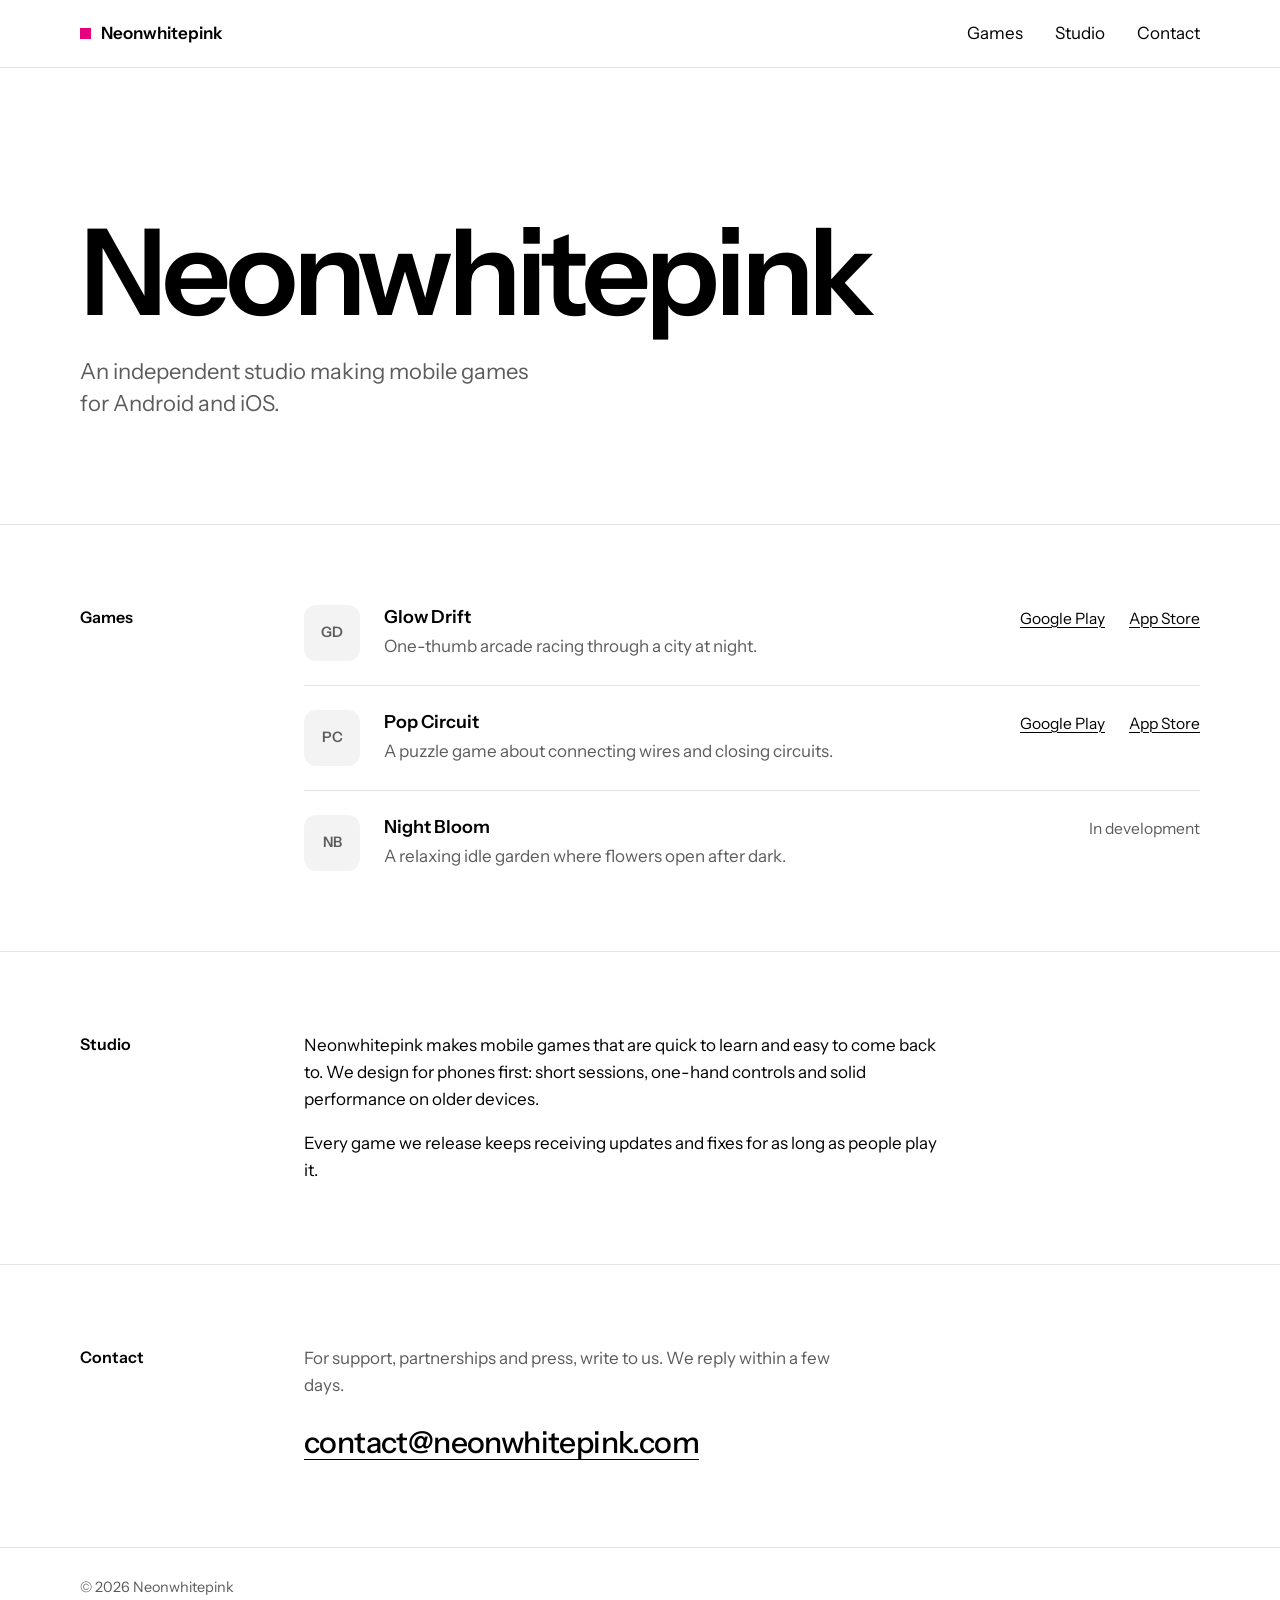
==== index.html @ e7ee82e7 "Create index.html" ====
<!DOCTYPE html>
<html lang="en">
<head>
    <meta charset="utf-8">
    <meta name="viewport" content="width=device-width, initial-scale=1">
    <title>Neonwhitepink | Mobile game studio</title>
    <meta name="description" content="Neonwhitepink is an independent studio making mobile games for Android and iOS.">
    <meta name="theme-color" content="#ffffff">
    <link rel="icon" href="data:image/svg+xml,<svg xmlns='http://www.w3.org/2000/svg' viewBox='0 0 64 64'><rect x='12' y='12' width='40' height='40' fill='%23E6007E'/></svg>">
    <link rel="preconnect" href="https://fonts.googleapis.com">
    <link rel="preconnect" href="https://fonts.gstatic.com" crossorigin>
    <link href="https://fonts.googleapis.com/css2?family=Instrument+Sans:wght@400;500;600&display=swap" rel="stylesheet">
    <style>
        :root {
            --paper: #ffffff;
            --ink: #000000;
            --ink-soft: #5c5c5c;
            --line: #e4e4e4;
            --tile: #f3f3f3;
            --accent: #e6007e;
            --font: "Instrument Sans", "Helvetica Neue", Helvetica, Arial, system-ui, sans-serif;
            --wrap: 70rem;
            --label: 12rem;
        }

        *, *::before, *::after { box-sizing: border-box; }
        body {
            margin: 0;
            background: var(--paper);
            color: var(--ink);
            font-family: var(--font);
            font-size: 1.0625rem;
            line-height: 1.6;
            -webkit-font-smoothing: antialiased;
        }
        img { max-width: 100%; display: block; }
        a { color: var(--ink); text-decoration-thickness: 1px; text-underline-offset: .2em; }
        a:hover { color: var(--accent); }
        a:focus-visible { outline: 2px solid var(--accent); outline-offset: 3px; }

        .wrap { width: min(100% - 3rem, var(--wrap)); margin-inline: auto; }

        .skip { position: absolute; left: -999px; top: .75rem; background: var(--ink); color: #fff; padding: .5rem 1rem; z-index: 10; }
        .skip:focus { left: .75rem; color: #fff; }

        /* Header */
        .site-header { border-bottom: 1px solid var(--line); }
        .site-header .wrap { display: flex; align-items: center; justify-content: space-between; gap: .75rem 2rem; flex-wrap: wrap; padding-block: 1.25rem; }
        .mark { display: inline-flex; align-items: center; gap: .6rem; font-weight: 600; text-decoration: none; }
        .mark::before { content: ""; width: .7rem; height: .7rem; background: var(--accent); }
        .site-nav { display: flex; gap: 2rem; }
        .site-nav a { text-decoration: none; }

        /* Hero */
        .hero { padding-block: clamp(4.5rem, 12vw, 9rem) clamp(3.5rem, 9vw, 6.5rem); }
        .hero h1 {
            margin: 0 0 1.5rem;
            font-size: clamp(2.5rem, 11vw, 7.5rem);
            font-weight: 600;
            line-height: 1;
            letter-spacing: -.045em;
        }
        .hero p { margin: 0; max-width: 30ch; font-size: clamp(1.125rem, 1.8vw, 1.375rem); line-height: 1.45; color: var(--ink-soft); }

        /* Sections: label column + content column */
        .section { border-top: 1px solid var(--line); padding-block: clamp(3rem, 7vw, 5rem); }
        .section .wrap { display: grid; grid-template-columns: var(--label) minmax(0, 1fr); gap: 1.25rem 2rem; }
        .section h2 { margin: 0; font-size: 1rem; font-weight: 600; line-height: 1.6; }

        /* Games */
        .games { list-style: none; margin: 0; padding: 0; }
        .game {
            display: grid;
            grid-template-columns: 3.5rem minmax(0, 1fr) auto;
            gap: .75rem 1.5rem;
            align-items: start;
            padding-block: 1.5rem;
            border-bottom: 1px solid var(--line);
        }
        .game:first-child { padding-top: 0; }
        .game:last-child { border-bottom: 0; padding-bottom: 0; }
        .game-icon {
            width: 3.5rem; aspect-ratio: 1;
            border-radius: 22%;
            background: var(--tile);
            display: grid; place-items: center;
            font-size: .9rem; font-weight: 600; color: var(--ink-soft);
            overflow: hidden;
        }
        .game-icon img { width: 100%; height: 100%; object-fit: cover; }
        .game h3 { margin: 0; font-size: 1.125rem; font-weight: 600; line-height: 1.4; }
        .game p { margin: .2rem 0 0; color: var(--ink-soft); max-width: 50ch; }
        .game-links { display: flex; gap: 1.5rem; padding-top: .1rem; }
        .game-links a, .status { white-space: nowrap; font-size: .975rem; }
        .status { color: var(--ink-soft); }

        /* Studio */
        .prose p { margin: 0 0 1rem; max-width: 58ch; }
        .prose p:last-child { margin-bottom: 0; }

        /* Contact */
        .contact p { margin: 0 0 1.25rem; max-width: 50ch; color: var(--ink-soft); }
        .email { font-size: clamp(1.25rem, 3.2vw, 1.875rem); font-weight: 500; letter-spacing: -.02em; overflow-wrap: anywhere; }

        /* Footer */
        .site-footer { border-top: 1px solid var(--line); color: var(--ink-soft); font-size: .9rem; }
        .site-footer .wrap { display: flex; justify-content: space-between; gap: 1rem; flex-wrap: wrap; padding-block: 1.75rem 2.25rem; }
        .site-footer a { color: var(--ink-soft); }

        @media (max-width: 760px) {
            .section .wrap { grid-template-columns: 1fr; }
        }
        @media (max-width: 560px) {
            .site-nav { gap: 1.5rem; }
            .game { grid-template-columns: 3rem minmax(0, 1fr); }
            .game-icon { width: 3rem; }
            .game-links { grid-column: 2; }
        }
    </style>
</head>
<body>
<a class="skip" href="#games">Skip to games</a>

<header class="site-header">
    <div class="wrap">
        <a class="mark" href="#top">Neonwhitepink</a>
        <nav class="site-nav" aria-label="Main">
            <a href="#games">Games</a>
            <a href="#studio">Studio</a>
            <a href="#contact">Contact</a>
        </nav>
    </div>
</header>

<main id="top">
    <section class="hero">
        <div class="wrap">
            <h1>Neonwhitepink</h1>
            <p>An independent studio making mobile games for Android and iOS.</p>
        </div>
    </section>

    <section class="section" id="games" aria-labelledby="games-title">
        <div class="wrap">
            <h2 id="games-title">Games</h2>
            <ul class="games">

                <!-- GAME: copy this whole <li> block to add a game.
                     Replace the title, description and the store links (href="#").
                     To use a real icon, replace "GD" with: <img src="icons/glow-drift.png" alt=""> -->
                <li class="game">
                    <div class="game-icon" aria-hidden="true">GD</div>
                    <div>
                        <h3>Glow Drift</h3>
                        <p>One-thumb arcade racing through a city at night.</p>
                    </div>
                    <div class="game-links">
                        <a href="#">Google Play</a>
                        <a href="#">App Store</a>
                    </div>
                </li>

                <li class="game">
                    <div class="game-icon" aria-hidden="true">PC</div>
                    <div>
                        <h3>Pop Circuit</h3>
                        <p>A puzzle game about connecting wires and closing circuits.</p>
                    </div>
                    <div class="game-links">
                        <a href="#">Google Play</a>
                        <a href="#">App Store</a>
                    </div>
                </li>

                <!-- A game that isn't out yet: no store links, just the status. -->
                <li class="game">
                    <div class="game-icon" aria-hidden="true">NB</div>
                    <div>
                        <h3>Night Bloom</h3>
                        <p>A relaxing idle garden where flowers open after dark.</p>
                    </div>
                    <div class="game-links">
                        <span class="status">In development</span>
                    </div>
                </li>

            </ul>
        </div>
    </section>

    <section class="section" id="studio" aria-labelledby="studio-title">
        <div class="wrap">
            <h2 id="studio-title">Studio</h2>
            <div class="prose">
                <p>Neonwhitepink makes mobile games that are quick to learn and easy to come back to. We design for phones first: short sessions, one-hand controls and solid performance on older devices.</p>
                <p>Every game we release keeps receiving updates and fixes for as long as people play it.</p>
            </div>
        </div>
    </section>

    <section class="section contact" id="contact" aria-labelledby="contact-title">
        <div class="wrap">
            <h2 id="contact-title">Contact</h2>
            <div>
                <p>For support, partnerships and press, write to us. We reply within a few days.</p>
                <!-- Replace both the href and the visible address with your real email -->
                <a class="email" href="mailto:contact@neonwhitepink.com">contact@neonwhitepink.com</a>
            </div>
        </div>
    </section>
</main>

<footer class="site-footer">
    <div class="wrap">
        <span>&copy; 2026 Neonwhitepink</span>
        <!-- Uncomment once you add a privacy policy page (Google Play requires one for apps with ads):
        <a href="privacy.html">Privacy policy</a>
        -->
    </div>
</footer>
</body>
</html>
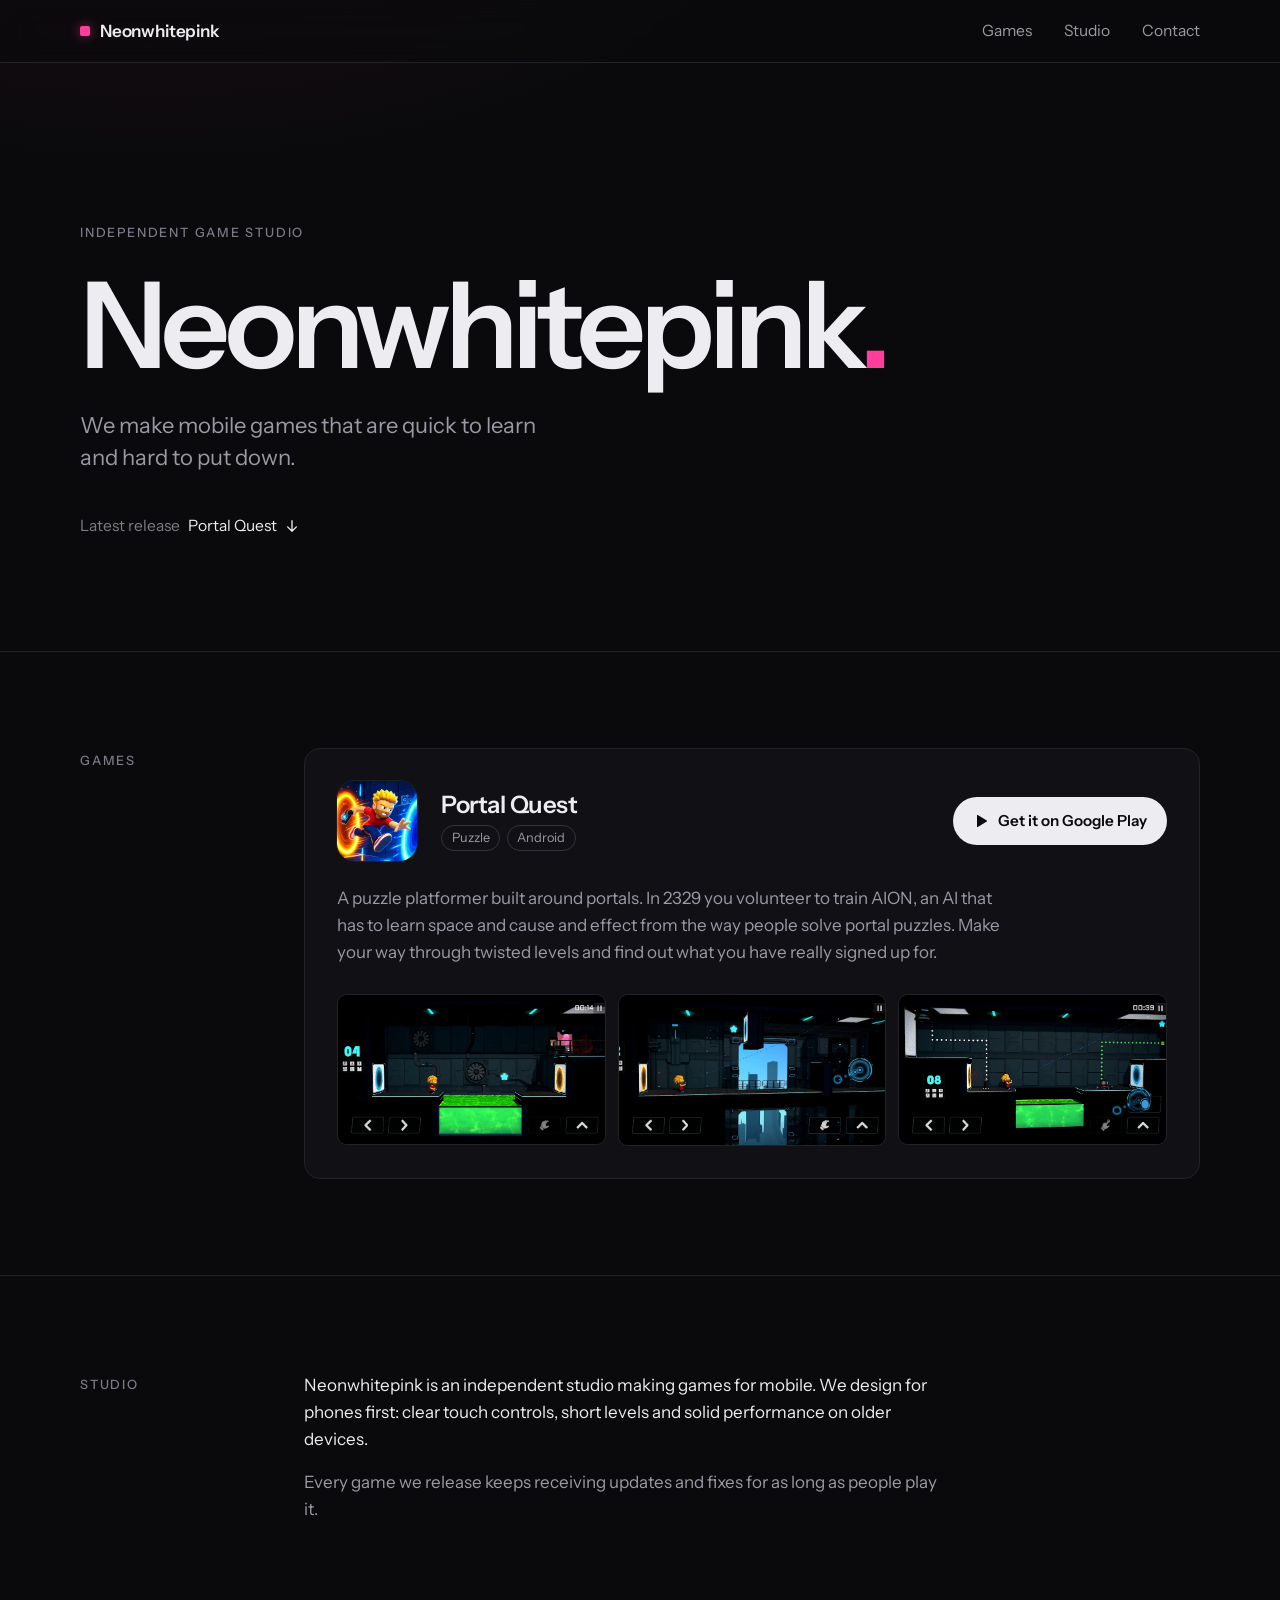
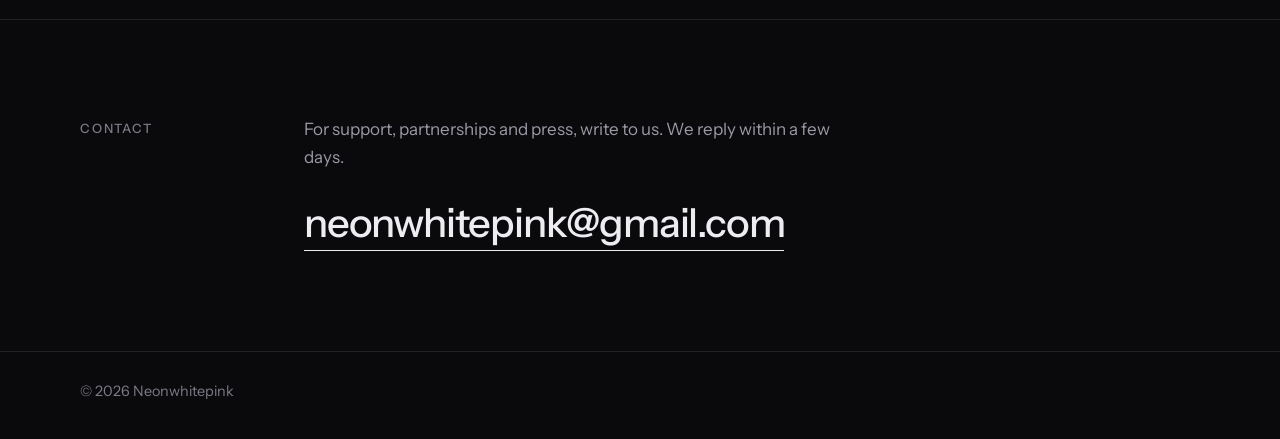
==== commit 486bd337: "Update site" ====
--- a/index.html
+++ b/index.html
@@ -4,117 +4,206 @@
     <meta charset="utf-8">
     <meta name="viewport" content="width=device-width, initial-scale=1">
     <title>Neonwhitepink | Mobile game studio</title>
-    <meta name="description" content="Neonwhitepink is an independent studio making mobile games for Android and iOS.">
-    <meta name="theme-color" content="#ffffff">
-    <link rel="icon" href="data:image/svg+xml,<svg xmlns='http://www.w3.org/2000/svg' viewBox='0 0 64 64'><rect x='12' y='12' width='40' height='40' fill='%23E6007E'/></svg>">
+    <meta name="description" content="Neonwhitepink is an independent studio making mobile games. Our latest release is Portal Quest, a portal puzzle game for Android.">
+    <meta name="theme-color" content="#0a0a0c">
+    <meta name="color-scheme" content="dark">
+    <link rel="icon" href="data:image/svg+xml,<svg xmlns='http://www.w3.org/2000/svg' viewBox='0 0 64 64'><rect width='64' height='64' rx='14' fill='%230a0a0c'/><rect x='20' y='20' width='24' height='24' rx='3' fill='%23ff3d9a'/></svg>">
     <link rel="preconnect" href="https://fonts.googleapis.com">
     <link rel="preconnect" href="https://fonts.gstatic.com" crossorigin>
     <link href="https://fonts.googleapis.com/css2?family=Instrument+Sans:wght@400;500;600&display=swap" rel="stylesheet">
     <style>
         :root {
-            --paper: #ffffff;
-            --ink: #000000;
-            --ink-soft: #5c5c5c;
-            --line: #e4e4e4;
-            --tile: #f3f3f3;
-            --accent: #e6007e;
+            --bg: #0a0a0c;
+            --surface: #111115;
+            --line: #222228;
+            --line-strong: #33333c;
+            --text: #ececf1;
+            --text-soft: #9a9aa6;
+            --text-faint: #7c7c88;
+            --accent: #ff3d9a;
             --font: "Instrument Sans", "Helvetica Neue", Helvetica, Arial, system-ui, sans-serif;
             --wrap: 70rem;
             --label: 12rem;
+            --radius: 1rem;
+            color-scheme: dark;
         }
 
         *, *::before, *::after { box-sizing: border-box; }
+        html { scroll-behavior: smooth; scroll-padding-top: 5rem; }
         body {
             margin: 0;
-            background: var(--paper);
-            color: var(--ink);
+            background:
+                radial-gradient(60rem 32rem at 12% -12rem, rgba(255, 61, 154, .09), transparent 70%),
+                var(--bg);
+            background-repeat: no-repeat;
+            color: var(--text);
             font-family: var(--font);
             font-size: 1.0625rem;
             line-height: 1.6;
             -webkit-font-smoothing: antialiased;
         }
         img { max-width: 100%; display: block; }
-        a { color: var(--ink); text-decoration-thickness: 1px; text-underline-offset: .2em; }
+        a { color: var(--text); text-decoration-thickness: 1px; text-underline-offset: .2em; transition: color .15s; }
         a:hover { color: var(--accent); }
-        a:focus-visible { outline: 2px solid var(--accent); outline-offset: 3px; }
+        a:focus-visible { outline: 2px solid var(--accent); outline-offset: 3px; border-radius: 2px; }
+        ::selection { background: var(--accent); color: var(--bg); }
 
         .wrap { width: min(100% - 3rem, var(--wrap)); margin-inline: auto; }
 
-        .skip { position: absolute; left: -999px; top: .75rem; background: var(--ink); color: #fff; padding: .5rem 1rem; z-index: 10; }
-        .skip:focus { left: .75rem; color: #fff; }
+        .skip { position: absolute; left: -999px; top: .75rem; background: var(--text); color: var(--bg); padding: .5rem 1rem; z-index: 20; }
+        .skip:focus { left: .75rem; color: var(--bg); }
 
         /* Header */
-        .site-header { border-bottom: 1px solid var(--line); }
-        .site-header .wrap { display: flex; align-items: center; justify-content: space-between; gap: .75rem 2rem; flex-wrap: wrap; padding-block: 1.25rem; }
-        .mark { display: inline-flex; align-items: center; gap: .6rem; font-weight: 600; text-decoration: none; }
-        .mark::before { content: ""; width: .7rem; height: .7rem; background: var(--accent); }
-        .site-nav { display: flex; gap: 2rem; }
-        .site-nav a { text-decoration: none; }
+        .site-header {
+            position: sticky; top: 0; z-index: 10;
+            background: rgba(10, 10, 12, .72);
+            -webkit-backdrop-filter: saturate(140%) blur(14px);
+            backdrop-filter: saturate(140%) blur(14px);
+            border-bottom: 1px solid var(--line);
+        }
+        .site-header .wrap { display: flex; align-items: center; justify-content: space-between; gap: .75rem 2rem; flex-wrap: wrap; padding-block: 1.1rem; }
+        .mark { display: inline-flex; align-items: center; gap: .6rem; font-weight: 600; text-decoration: none; letter-spacing: -.01em; }
+        .mark::before { content: ""; width: .65rem; height: .65rem; border-radius: 2px; background: var(--accent); box-shadow: 0 0 12px rgba(255, 61, 154, .55); }
+        .site-nav { display: flex; gap: 2rem; font-size: .975rem; }
+        .site-nav a { color: var(--text-soft); text-decoration: none; }
+        .site-nav a:hover { color: var(--text); }
 
         /* Hero */
-        .hero { padding-block: clamp(4.5rem, 12vw, 9rem) clamp(3.5rem, 9vw, 6.5rem); }
+        .hero { padding-block: clamp(5rem, 13vw, 10rem) clamp(4rem, 10vw, 7rem); }
+        .eyebrow {
+            margin: 0 0 1.5rem;
+            font-size: .8rem; font-weight: 500; letter-spacing: .14em; text-transform: uppercase;
+            color: var(--text-faint);
+        }
         .hero h1 {
-            margin: 0 0 1.5rem;
-            font-size: clamp(2.5rem, 11vw, 7.5rem);
+            margin: 0 0 1.75rem;
+            font-size: clamp(2.75rem, 11vw, 7.5rem);
             font-weight: 600;
-            line-height: 1;
-            letter-spacing: -.045em;
-        }
-        .hero p { margin: 0; max-width: 30ch; font-size: clamp(1.125rem, 1.8vw, 1.375rem); line-height: 1.45; color: var(--ink-soft); }
+            line-height: .95;
+            letter-spacing: -.05em;
+        }
+        .hero h1 span { color: var(--accent); }
+        .hero p.lead { margin: 0; max-width: 32ch; font-size: clamp(1.125rem, 1.8vw, 1.375rem); line-height: 1.45; color: var(--text-soft); }
+        .hero-link {
+            display: inline-flex; align-items: center; gap: .5rem;
+            margin-top: 2.5rem;
+            font-size: .975rem; text-decoration: none; color: var(--text);
+        }
+        .hero-link span { color: var(--text-faint); }
+        .hero-link svg { transition: transform .2s; }
+        .hero-link:hover svg { transform: translateY(2px); }
 
         /* Sections: label column + content column */
-        .section { border-top: 1px solid var(--line); padding-block: clamp(3rem, 7vw, 5rem); }
-        .section .wrap { display: grid; grid-template-columns: var(--label) minmax(0, 1fr); gap: 1.25rem 2rem; }
-        .section h2 { margin: 0; font-size: 1rem; font-weight: 600; line-height: 1.6; }
-
-        /* Games */
-        .games { list-style: none; margin: 0; padding: 0; }
+        .section { border-top: 1px solid var(--line); padding-block: clamp(3.5rem, 8vw, 6rem); }
+        .section .wrap { display: grid; grid-template-columns: var(--label) minmax(0, 1fr); gap: 1.5rem 2rem; }
+        .section h2 {
+            margin: 0;
+            font-size: .8rem; font-weight: 500; line-height: 2.1; letter-spacing: .14em; text-transform: uppercase;
+            color: var(--text-faint);
+        }
+
+        /* Game card */
         .game {
+            background: var(--surface);
+            border: 1px solid var(--line);
+            border-radius: var(--radius);
+            padding: clamp(1.25rem, 3vw, 2rem);
+        }
+        .game-head {
             display: grid;
-            grid-template-columns: 3.5rem minmax(0, 1fr) auto;
-            gap: .75rem 1.5rem;
-            align-items: start;
-            padding-block: 1.5rem;
-            border-bottom: 1px solid var(--line);
-        }
-        .game:first-child { padding-top: 0; }
-        .game:last-child { border-bottom: 0; padding-bottom: 0; }
+            grid-template-columns: 5rem minmax(0, 1fr) auto;
+            gap: 1rem 1.5rem;
+            align-items: center;
+        }
         .game-icon {
-            width: 3.5rem; aspect-ratio: 1;
+            width: 5rem; aspect-ratio: 1;
             border-radius: 22%;
-            background: var(--tile);
-            display: grid; place-items: center;
-            font-size: .9rem; font-weight: 600; color: var(--ink-soft);
             overflow: hidden;
+            box-shadow: 0 0 0 1px rgba(255, 255, 255, .06);
         }
         .game-icon img { width: 100%; height: 100%; object-fit: cover; }
-        .game h3 { margin: 0; font-size: 1.125rem; font-weight: 600; line-height: 1.4; }
-        .game p { margin: .2rem 0 0; color: var(--ink-soft); max-width: 50ch; }
-        .game-links { display: flex; gap: 1.5rem; padding-top: .1rem; }
-        .game-links a, .status { white-space: nowrap; font-size: .975rem; }
-        .status { color: var(--ink-soft); }
+        .game h3 { margin: 0; font-size: 1.5rem; font-weight: 600; line-height: 1.2; letter-spacing: -.02em; }
+        .game-meta { margin: .35rem 0 0; display: flex; flex-wrap: wrap; gap: .4rem; list-style: none; padding: 0; }
+        .game-meta li {
+            font-size: .8rem; color: var(--text-soft);
+            border: 1px solid var(--line-strong); border-radius: 999px;
+            padding: .1rem .6rem;
+        }
+        .game-desc { margin: 1.5rem 0 0; max-width: 62ch; color: var(--text-soft); }
+
+        .store-btn {
+            display: inline-flex; align-items: center; justify-content: center; gap: .55rem;
+            padding: .75rem 1.25rem;
+            border-radius: 999px;
+            background: var(--text); color: var(--bg);
+            font-size: .95rem; font-weight: 600; text-decoration: none; white-space: nowrap;
+            transition: background-color .15s, color .15s, box-shadow .15s;
+        }
+        .store-btn:hover { background: var(--accent); color: var(--bg); box-shadow: 0 0 24px rgba(255, 61, 154, .35); }
+        .store-btn:focus-visible { outline-offset: 4px; border-radius: 999px; }
+
+        .shots {
+            list-style: none; margin: 1.75rem 0 0; padding: 0;
+            display: grid; grid-template-columns: repeat(3, minmax(0, 1fr)); gap: .75rem;
+        }
+        .shots img {
+            width: 100%; height: auto; aspect-ratio: 16 / 9; object-fit: cover;
+            border-radius: .6rem;
+            border: 1px solid var(--line);
+            background: var(--bg);
+        }
 
         /* Studio */
         .prose p { margin: 0 0 1rem; max-width: 58ch; }
         .prose p:last-child { margin-bottom: 0; }
+        .prose p + p { color: var(--text-soft); }
 
         /* Contact */
-        .contact p { margin: 0 0 1.25rem; max-width: 50ch; color: var(--ink-soft); }
-        .email { font-size: clamp(1.25rem, 3.2vw, 1.875rem); font-weight: 500; letter-spacing: -.02em; overflow-wrap: anywhere; }
+        .contact p { margin: 0 0 1.25rem; max-width: 50ch; color: var(--text-soft); }
+        .email {
+            font-size: clamp(1.5rem, 4.2vw, 2.5rem); font-weight: 500; letter-spacing: -.03em;
+            text-decoration: none;
+            overflow-wrap: anywhere;
+            background: linear-gradient(currentColor, currentColor) 0 100% / 100% 1px no-repeat;
+            padding-bottom: .1em;
+        }
 
         /* Footer */
-        .site-footer { border-top: 1px solid var(--line); color: var(--ink-soft); font-size: .9rem; }
+        .site-footer { border-top: 1px solid var(--line); color: var(--text-faint); font-size: .9rem; }
         .site-footer .wrap { display: flex; justify-content: space-between; gap: 1rem; flex-wrap: wrap; padding-block: 1.75rem 2.25rem; }
-        .site-footer a { color: var(--ink-soft); }
+        .site-footer a { color: var(--text-faint); }
+        .site-footer a:hover { color: var(--text); }
 
         @media (max-width: 760px) {
             .section .wrap { grid-template-columns: 1fr; }
         }
-        @media (max-width: 560px) {
-            .site-nav { gap: 1.5rem; }
-            .game { grid-template-columns: 3rem minmax(0, 1fr); }
-            .game-icon { width: 3rem; }
-            .game-links { grid-column: 2; }
+        @media (max-width: 640px) {
+            .site-nav { gap: 1.25rem; }
+            .game-head { grid-template-columns: 4rem minmax(0, 1fr); }
+            .game-icon { width: 4rem; }
+            .game h3 { font-size: 1.3rem; }
+            .store-btn { grid-column: 1 / -1; width: 100%; }
+            /* Screenshots become a swipeable row */
+            .shots {
+                display: flex; overflow-x: auto; scroll-snap-type: x mandatory;
+                margin-inline: calc(-1 * clamp(1.25rem, 3vw, 2rem));
+                padding-inline: clamp(1.25rem, 3vw, 2rem);
+                scroll-padding-inline: clamp(1.25rem, 3vw, 2rem);
+                scrollbar-width: none;
+            }
+            .shots::-webkit-scrollbar { display: none; }
+            .shots li { flex: 0 0 85%; scroll-snap-align: start; }
+        }
+        @media (max-width: 400px) {
+            /* Keep the header on one line on small phones */
+            .wrap { width: min(100% - 2.5rem, var(--wrap)); }
+            .site-header .wrap { column-gap: 1rem; }
+            .mark { font-size: 1rem; }
+            .site-nav { gap: .75rem; font-size: .875rem; }
+        }
+        @media (prefers-reduced-motion: reduce) {
+            html { scroll-behavior: auto; }
+            * { transition: none !important; }
         }
     </style>
 </head>
@@ -135,56 +224,49 @@
 <main id="top">
     <section class="hero">
         <div class="wrap">
-            <h1>Neonwhitepink</h1>
-            <p>An independent studio making mobile games for Android and iOS.</p>
+            <p class="eyebrow">Independent game studio</p>
+            <h1>Neonwhitepink<span>.</span></h1>
+            <p class="lead">We make mobile games that are quick to learn and hard to put down.</p>
+            <a class="hero-link" href="#games">
+                <span>Latest release</span> Portal Quest
+                <svg width="14" height="14" viewBox="0 0 16 16" fill="none" aria-hidden="true"><path d="M8 2v12m0 0l-5-5m5 5l5-5" stroke="currentColor" stroke-width="1.5" stroke-linecap="round" stroke-linejoin="round"/></svg>
+            </a>
         </div>
     </section>
 
     <section class="section" id="games" aria-labelledby="games-title">
         <div class="wrap">
             <h2 id="games-title">Games</h2>
-            <ul class="games">
-
-                <!-- GAME: copy this whole <li> block to add a game.
-                     Replace the title, description and the store links (href="#").
-                     To use a real icon, replace "GD" with: <img src="icons/glow-drift.png" alt=""> -->
-                <li class="game">
-                    <div class="game-icon" aria-hidden="true">GD</div>
-                    <div>
-                        <h3>Glow Drift</h3>
-                        <p>One-thumb arcade racing through a city at night.</p>
+            <div>
+
+                <!-- GAME: to add another game, copy this whole <article> block below it,
+                     put its icon and screenshots in images/<game-name>/ and change the texts and store link. -->
+                <article class="game" aria-labelledby="portal-quest-title">
+                    <div class="game-head">
+                        <div class="game-icon">
+                            <img src="images/portal-quest/icon.webp" alt="" width="256" height="256">
+                        </div>
+                        <div>
+                            <h3 id="portal-quest-title">Portal Quest</h3>
+                            <ul class="game-meta" aria-label="Details">
+                                <li>Puzzle</li>
+                                <li>Android</li>
+                            </ul>
+                        </div>
+                        <a class="store-btn" href="https://play.google.com/store/apps/details?id=com.neonwhitepink.portalquest" target="_blank" rel="noopener">
+                            <svg width="16" height="16" viewBox="0 0 16 16" aria-hidden="true"><path d="M4 2.5v11a.5.5 0 0 0 .76.43l9-5.5a.5.5 0 0 0 0-.86l-9-5.5A.5.5 0 0 0 4 2.5z" fill="currentColor"/></svg>
+                            Get it on Google Play
+                        </a>
                     </div>
-                    <div class="game-links">
-                        <a href="#">Google Play</a>
-                        <a href="#">App Store</a>
-                    </div>
-                </li>
-
-                <li class="game">
-                    <div class="game-icon" aria-hidden="true">PC</div>
-                    <div>
-                        <h3>Pop Circuit</h3>
-                        <p>A puzzle game about connecting wires and closing circuits.</p>
-                    </div>
-                    <div class="game-links">
-                        <a href="#">Google Play</a>
-                        <a href="#">App Store</a>
-                    </div>
-                </li>
-
-                <!-- A game that isn't out yet: no store links, just the status. -->
-                <li class="game">
-                    <div class="game-icon" aria-hidden="true">NB</div>
-                    <div>
-                        <h3>Night Bloom</h3>
-                        <p>A relaxing idle garden where flowers open after dark.</p>
-                    </div>
-                    <div class="game-links">
-                        <span class="status">In development</span>
-                    </div>
-                </li>
-
-            </ul>
+                    <p class="game-desc">A puzzle platformer built around portals. In 2329 you volunteer to train AION, an AI that has to learn space and cause and effect from the way people solve portal puzzles. Make your way through twisted levels and find out what you have really signed up for.</p>
+                    <ul class="shots" aria-label="Screenshots">
+                        <li><img src="images/portal-quest/screenshot-1.webp" alt="Portal Quest level with an acid pool between a blue and an orange portal" width="800" height="450" loading="lazy"></li>
+                        <li><img src="images/portal-quest/screenshot-2.webp" alt="The hero aims the portal gun at a ceiling panel in front of a city view" width="800" height="450" loading="lazy"></li>
+                        <li><img src="images/portal-quest/screenshot-3.webp" alt="A level with switches, a cube and portals on both sides of an acid pool" width="800" height="450" loading="lazy"></li>
+                    </ul>
+                </article>
+
+            </div>
         </div>
     </section>
 
@@ -192,7 +274,7 @@
         <div class="wrap">
             <h2 id="studio-title">Studio</h2>
             <div class="prose">
-                <p>Neonwhitepink makes mobile games that are quick to learn and easy to come back to. We design for phones first: short sessions, one-hand controls and solid performance on older devices.</p>
+                <p>Neonwhitepink is an independent studio making games for mobile. We design for phones first: clear touch controls, short levels and solid performance on older devices.</p>
                 <p>Every game we release keeps receiving updates and fixes for as long as people play it.</p>
             </div>
         </div>
@@ -203,8 +285,7 @@
             <h2 id="contact-title">Contact</h2>
             <div>
                 <p>For support, partnerships and press, write to us. We reply within a few days.</p>
-                <!-- Replace both the href and the visible address with your real email -->
-                <a class="email" href="mailto:contact@neonwhitepink.com">contact@neonwhitepink.com</a>
+                <a class="email" href="mailto:neonwhitepink@gmail.com">neonwhitepink@gmail.com</a>
             </div>
         </div>
     </section>
@@ -219,4 +300,4 @@
     </div>
 </footer>
 </body>
-</html>+</html>
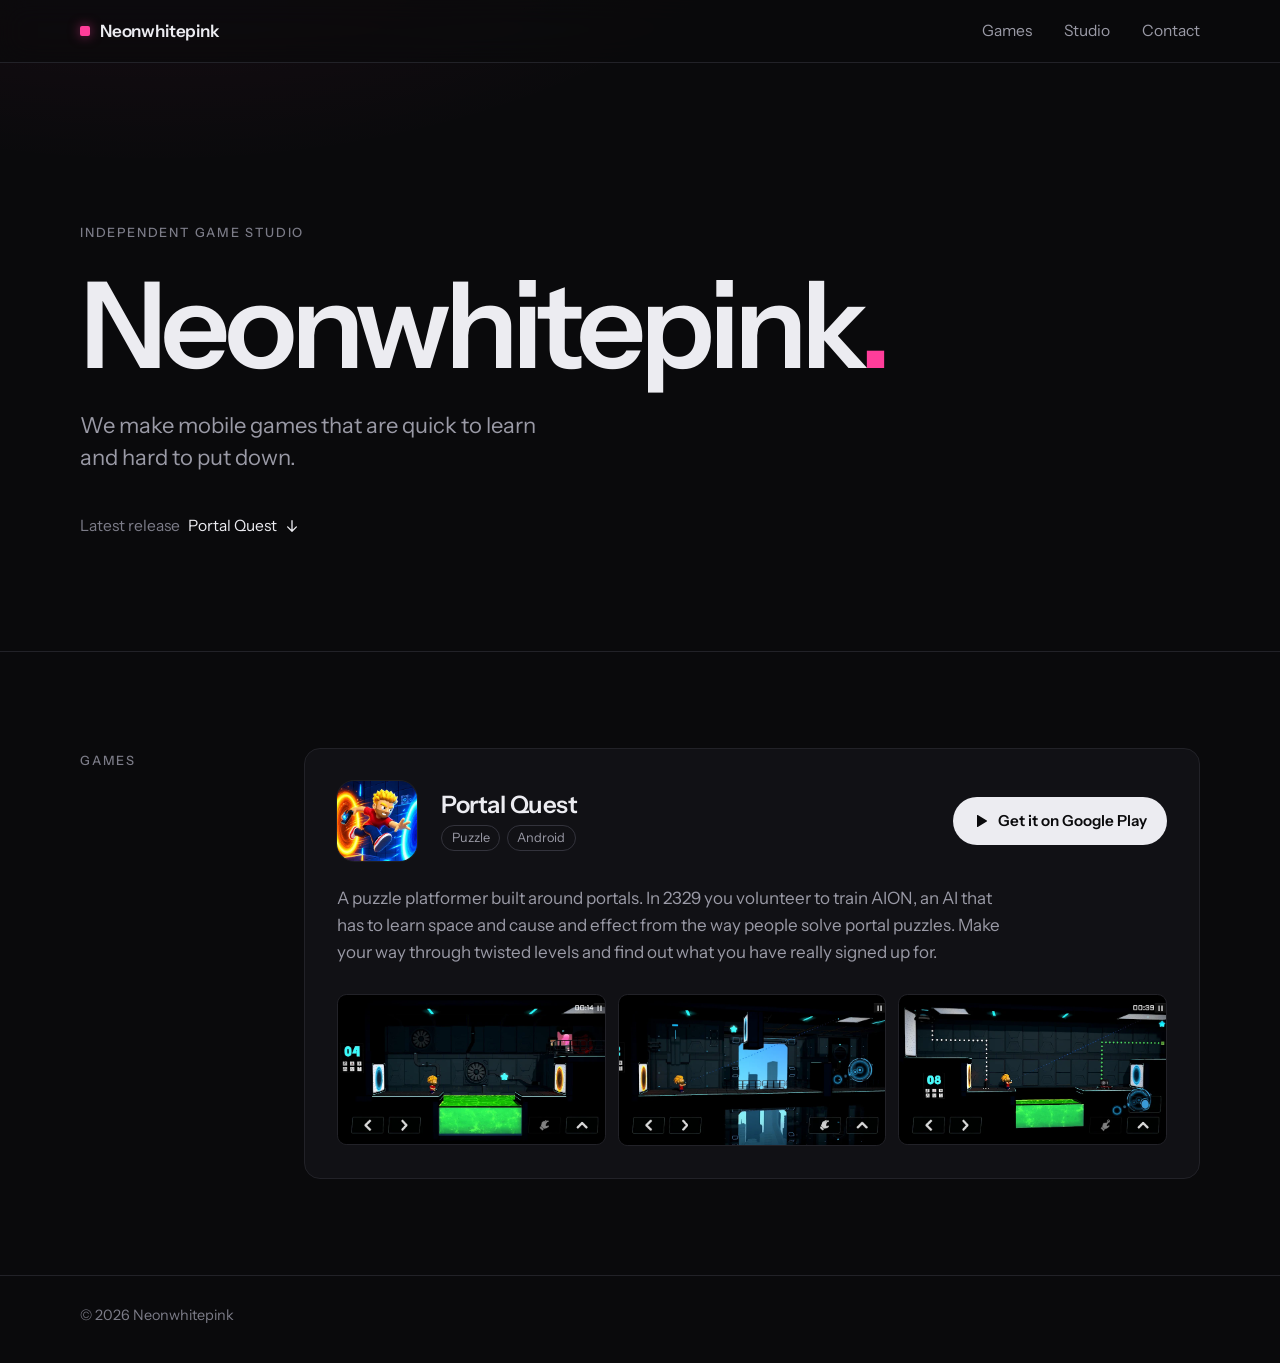
==== commit d4e77a01: "Project structure, site redesing" ====
--- a/index.html
+++ b/index.html
@@ -11,217 +11,23 @@
     <link rel="preconnect" href="https://fonts.googleapis.com">
     <link rel="preconnect" href="https://fonts.gstatic.com" crossorigin>
     <link href="https://fonts.googleapis.com/css2?family=Instrument+Sans:wght@400;500;600&display=swap" rel="stylesheet">
-    <style>
-        :root {
-            --bg: #0a0a0c;
-            --surface: #111115;
-            --line: #222228;
-            --line-strong: #33333c;
-            --text: #ececf1;
-            --text-soft: #9a9aa6;
-            --text-faint: #7c7c88;
-            --accent: #ff3d9a;
-            --font: "Instrument Sans", "Helvetica Neue", Helvetica, Arial, system-ui, sans-serif;
-            --wrap: 70rem;
-            --label: 12rem;
-            --radius: 1rem;
-            color-scheme: dark;
-        }
-
-        *, *::before, *::after { box-sizing: border-box; }
-        html { scroll-behavior: smooth; scroll-padding-top: 5rem; }
-        body {
-            margin: 0;
-            background:
-                radial-gradient(60rem 32rem at 12% -12rem, rgba(255, 61, 154, .09), transparent 70%),
-                var(--bg);
-            background-repeat: no-repeat;
-            color: var(--text);
-            font-family: var(--font);
-            font-size: 1.0625rem;
-            line-height: 1.6;
-            -webkit-font-smoothing: antialiased;
-        }
-        img { max-width: 100%; display: block; }
-        a { color: var(--text); text-decoration-thickness: 1px; text-underline-offset: .2em; transition: color .15s; }
-        a:hover { color: var(--accent); }
-        a:focus-visible { outline: 2px solid var(--accent); outline-offset: 3px; border-radius: 2px; }
-        ::selection { background: var(--accent); color: var(--bg); }
-
-        .wrap { width: min(100% - 3rem, var(--wrap)); margin-inline: auto; }
-
-        .skip { position: absolute; left: -999px; top: .75rem; background: var(--text); color: var(--bg); padding: .5rem 1rem; z-index: 20; }
-        .skip:focus { left: .75rem; color: var(--bg); }
-
-        /* Header */
-        .site-header {
-            position: sticky; top: 0; z-index: 10;
-            background: rgba(10, 10, 12, .72);
-            -webkit-backdrop-filter: saturate(140%) blur(14px);
-            backdrop-filter: saturate(140%) blur(14px);
-            border-bottom: 1px solid var(--line);
-        }
-        .site-header .wrap { display: flex; align-items: center; justify-content: space-between; gap: .75rem 2rem; flex-wrap: wrap; padding-block: 1.1rem; }
-        .mark { display: inline-flex; align-items: center; gap: .6rem; font-weight: 600; text-decoration: none; letter-spacing: -.01em; }
-        .mark::before { content: ""; width: .65rem; height: .65rem; border-radius: 2px; background: var(--accent); box-shadow: 0 0 12px rgba(255, 61, 154, .55); }
-        .site-nav { display: flex; gap: 2rem; font-size: .975rem; }
-        .site-nav a { color: var(--text-soft); text-decoration: none; }
-        .site-nav a:hover { color: var(--text); }
-
-        /* Hero */
-        .hero { padding-block: clamp(5rem, 13vw, 10rem) clamp(4rem, 10vw, 7rem); }
-        .eyebrow {
-            margin: 0 0 1.5rem;
-            font-size: .8rem; font-weight: 500; letter-spacing: .14em; text-transform: uppercase;
-            color: var(--text-faint);
-        }
-        .hero h1 {
-            margin: 0 0 1.75rem;
-            font-size: clamp(2.75rem, 11vw, 7.5rem);
-            font-weight: 600;
-            line-height: .95;
-            letter-spacing: -.05em;
-        }
-        .hero h1 span { color: var(--accent); }
-        .hero p.lead { margin: 0; max-width: 32ch; font-size: clamp(1.125rem, 1.8vw, 1.375rem); line-height: 1.45; color: var(--text-soft); }
-        .hero-link {
-            display: inline-flex; align-items: center; gap: .5rem;
-            margin-top: 2.5rem;
-            font-size: .975rem; text-decoration: none; color: var(--text);
-        }
-        .hero-link span { color: var(--text-faint); }
-        .hero-link svg { transition: transform .2s; }
-        .hero-link:hover svg { transform: translateY(2px); }
-
-        /* Sections: label column + content column */
-        .section { border-top: 1px solid var(--line); padding-block: clamp(3.5rem, 8vw, 6rem); }
-        .section .wrap { display: grid; grid-template-columns: var(--label) minmax(0, 1fr); gap: 1.5rem 2rem; }
-        .section h2 {
-            margin: 0;
-            font-size: .8rem; font-weight: 500; line-height: 2.1; letter-spacing: .14em; text-transform: uppercase;
-            color: var(--text-faint);
-        }
-
-        /* Game card */
-        .game {
-            background: var(--surface);
-            border: 1px solid var(--line);
-            border-radius: var(--radius);
-            padding: clamp(1.25rem, 3vw, 2rem);
-        }
-        .game-head {
-            display: grid;
-            grid-template-columns: 5rem minmax(0, 1fr) auto;
-            gap: 1rem 1.5rem;
-            align-items: center;
-        }
-        .game-icon {
-            width: 5rem; aspect-ratio: 1;
-            border-radius: 22%;
-            overflow: hidden;
-            box-shadow: 0 0 0 1px rgba(255, 255, 255, .06);
-        }
-        .game-icon img { width: 100%; height: 100%; object-fit: cover; }
-        .game h3 { margin: 0; font-size: 1.5rem; font-weight: 600; line-height: 1.2; letter-spacing: -.02em; }
-        .game-meta { margin: .35rem 0 0; display: flex; flex-wrap: wrap; gap: .4rem; list-style: none; padding: 0; }
-        .game-meta li {
-            font-size: .8rem; color: var(--text-soft);
-            border: 1px solid var(--line-strong); border-radius: 999px;
-            padding: .1rem .6rem;
-        }
-        .game-desc { margin: 1.5rem 0 0; max-width: 62ch; color: var(--text-soft); }
-
-        .store-btn {
-            display: inline-flex; align-items: center; justify-content: center; gap: .55rem;
-            padding: .75rem 1.25rem;
-            border-radius: 999px;
-            background: var(--text); color: var(--bg);
-            font-size: .95rem; font-weight: 600; text-decoration: none; white-space: nowrap;
-            transition: background-color .15s, color .15s, box-shadow .15s;
-        }
-        .store-btn:hover { background: var(--accent); color: var(--bg); box-shadow: 0 0 24px rgba(255, 61, 154, .35); }
-        .store-btn:focus-visible { outline-offset: 4px; border-radius: 999px; }
-
-        .shots {
-            list-style: none; margin: 1.75rem 0 0; padding: 0;
-            display: grid; grid-template-columns: repeat(3, minmax(0, 1fr)); gap: .75rem;
-        }
-        .shots img {
-            width: 100%; height: auto; aspect-ratio: 16 / 9; object-fit: cover;
-            border-radius: .6rem;
-            border: 1px solid var(--line);
-            background: var(--bg);
-        }
-
-        /* Studio */
-        .prose p { margin: 0 0 1rem; max-width: 58ch; }
-        .prose p:last-child { margin-bottom: 0; }
-        .prose p + p { color: var(--text-soft); }
-
-        /* Contact */
-        .contact p { margin: 0 0 1.25rem; max-width: 50ch; color: var(--text-soft); }
-        .email {
-            font-size: clamp(1.5rem, 4.2vw, 2.5rem); font-weight: 500; letter-spacing: -.03em;
-            text-decoration: none;
-            overflow-wrap: anywhere;
-            background: linear-gradient(currentColor, currentColor) 0 100% / 100% 1px no-repeat;
-            padding-bottom: .1em;
-        }
-
-        /* Footer */
-        .site-footer { border-top: 1px solid var(--line); color: var(--text-faint); font-size: .9rem; }
-        .site-footer .wrap { display: flex; justify-content: space-between; gap: 1rem; flex-wrap: wrap; padding-block: 1.75rem 2.25rem; }
-        .site-footer a { color: var(--text-faint); }
-        .site-footer a:hover { color: var(--text); }
-
-        @media (max-width: 760px) {
-            .section .wrap { grid-template-columns: 1fr; }
-        }
-        @media (max-width: 640px) {
-            .site-nav { gap: 1.25rem; }
-            .game-head { grid-template-columns: 4rem minmax(0, 1fr); }
-            .game-icon { width: 4rem; }
-            .game h3 { font-size: 1.3rem; }
-            .store-btn { grid-column: 1 / -1; width: 100%; }
-            /* Screenshots become a swipeable row */
-            .shots {
-                display: flex; overflow-x: auto; scroll-snap-type: x mandatory;
-                margin-inline: calc(-1 * clamp(1.25rem, 3vw, 2rem));
-                padding-inline: clamp(1.25rem, 3vw, 2rem);
-                scroll-padding-inline: clamp(1.25rem, 3vw, 2rem);
-                scrollbar-width: none;
-            }
-            .shots::-webkit-scrollbar { display: none; }
-            .shots li { flex: 0 0 85%; scroll-snap-align: start; }
-        }
-        @media (max-width: 400px) {
-            /* Keep the header on one line on small phones */
-            .wrap { width: min(100% - 2.5rem, var(--wrap)); }
-            .site-header .wrap { column-gap: 1rem; }
-            .mark { font-size: 1rem; }
-            .site-nav { gap: .75rem; font-size: .875rem; }
-        }
-        @media (prefers-reduced-motion: reduce) {
-            html { scroll-behavior: auto; }
-            * { transition: none !important; }
-        }
-    </style>
+    <link rel="stylesheet" href="css/style.css">
 </head>
 <body>
 <a class="skip" href="#games">Skip to games</a>
 
 <header class="site-header">
     <div class="wrap">
-        <a class="mark" href="#top">Neonwhitepink</a>
+        <a class="mark" href="index.html">Neonwhitepink</a>
         <nav class="site-nav" aria-label="Main">
             <a href="#games">Games</a>
-            <a href="#studio">Studio</a>
-            <a href="#contact">Contact</a>
+            <a href="studio.html">Studio</a>
+            <a href="studio.html#contact">Contact</a>
         </nav>
     </div>
 </header>
 
-<main id="top">
+<main>
     <section class="hero">
         <div class="wrap">
             <p class="eyebrow">Independent game studio</p>
@@ -269,26 +75,6 @@
             </div>
         </div>
     </section>
-
-    <section class="section" id="studio" aria-labelledby="studio-title">
-        <div class="wrap">
-            <h2 id="studio-title">Studio</h2>
-            <div class="prose">
-                <p>Neonwhitepink is an independent studio making games for mobile. We design for phones first: clear touch controls, short levels and solid performance on older devices.</p>
-                <p>Every game we release keeps receiving updates and fixes for as long as people play it.</p>
-            </div>
-        </div>
-    </section>
-
-    <section class="section contact" id="contact" aria-labelledby="contact-title">
-        <div class="wrap">
-            <h2 id="contact-title">Contact</h2>
-            <div>
-                <p>For support, partnerships and press, write to us. We reply within a few days.</p>
-                <a class="email" href="mailto:neonwhitepink@gmail.com">neonwhitepink@gmail.com</a>
-            </div>
-        </div>
-    </section>
 </main>
 
 <footer class="site-footer">
--- a/css/style.css
+++ b/css/style.css
@@ -0,0 +1,198 @@
+:root {
+    --bg: #0a0a0c;
+    --surface: #111115;
+    --line: #222228;
+    --line-strong: #33333c;
+    --text: #ececf1;
+    --text-soft: #9a9aa6;
+    --text-faint: #7c7c88;
+    --accent: #ff3d9a;
+    --font: "Instrument Sans", "Helvetica Neue", Helvetica, Arial, system-ui, sans-serif;
+    --wrap: 70rem;
+    --label: 12rem;
+    --radius: 1rem;
+    color-scheme: dark;
+}
+
+*, *::before, *::after { box-sizing: border-box; }
+html { scroll-behavior: smooth; scroll-padding-top: 5rem; }
+body {
+    margin: 0;
+    background:
+        radial-gradient(60rem 32rem at 12% -12rem, rgba(255, 61, 154, .09), transparent 70%),
+        var(--bg);
+    background-repeat: no-repeat;
+    color: var(--text);
+    font-family: var(--font);
+    font-size: 1.0625rem;
+    line-height: 1.6;
+    -webkit-font-smoothing: antialiased;
+}
+img { max-width: 100%; display: block; }
+a { color: var(--text); text-decoration-thickness: 1px; text-underline-offset: .2em; transition: color .15s; }
+a:hover { color: var(--accent); }
+a:focus-visible { outline: 2px solid var(--accent); outline-offset: 3px; border-radius: 2px; }
+::selection { background: var(--accent); color: var(--bg); }
+
+.wrap { width: min(100% - 3rem, var(--wrap)); margin-inline: auto; }
+
+.skip { position: absolute; left: -999px; top: .75rem; background: var(--text); color: var(--bg); padding: .5rem 1rem; z-index: 20; }
+.skip:focus { left: .75rem; color: var(--bg); }
+
+/* Header */
+.site-header {
+    position: sticky; top: 0; z-index: 10;
+    background: rgba(10, 10, 12, .72);
+    -webkit-backdrop-filter: saturate(140%) blur(14px);
+    backdrop-filter: saturate(140%) blur(14px);
+    border-bottom: 1px solid var(--line);
+}
+.site-header .wrap { display: flex; align-items: center; justify-content: space-between; gap: .75rem 2rem; flex-wrap: wrap; padding-block: 1.1rem; }
+.mark { display: inline-flex; align-items: center; gap: .6rem; font-weight: 600; text-decoration: none; letter-spacing: -.01em; }
+.mark::before { content: ""; width: .65rem; height: .65rem; border-radius: 2px; background: var(--accent); box-shadow: 0 0 12px rgba(255, 61, 154, .55); }
+.site-nav { display: flex; gap: 2rem; font-size: .975rem; }
+.site-nav a { color: var(--text-soft); text-decoration: none; }
+.site-nav a:hover,
+.site-nav a[aria-current="page"] { color: var(--text); }
+
+/* Hero */
+.hero { padding-block: clamp(5rem, 13vw, 10rem) clamp(4rem, 10vw, 7rem); }
+.eyebrow {
+    margin: 0 0 1.5rem;
+    font-size: .8rem; font-weight: 500; letter-spacing: .14em; text-transform: uppercase;
+    color: var(--text-faint);
+}
+.hero h1 {
+    margin: 0 0 1.75rem;
+    font-size: clamp(2.75rem, 11vw, 7.5rem);
+    font-weight: 600;
+    line-height: .95;
+    letter-spacing: -.05em;
+}
+.hero h1 span { color: var(--accent); }
+.hero p.lead { margin: 0; max-width: 32ch; font-size: clamp(1.125rem, 1.8vw, 1.375rem); line-height: 1.45; color: var(--text-soft); }
+.hero-link {
+    display: inline-flex; align-items: center; gap: .5rem;
+    margin-top: 2.5rem;
+    font-size: .975rem; text-decoration: none; color: var(--text);
+}
+.hero-link span { color: var(--text-faint); }
+.hero-link svg { transition: transform .2s; }
+.hero-link:hover svg { transform: translateY(2px); }
+
+/* Smaller hero for inner pages */
+.hero--page { padding-block: clamp(4rem, 10vw, 7rem) clamp(3rem, 7vw, 5rem); }
+.hero--page h1 { margin: 0; font-size: clamp(2.5rem, 8vw, 5rem); }
+
+/* Sections: label column + content column */
+.section { border-top: 1px solid var(--line); padding-block: clamp(3.5rem, 8vw, 6rem); }
+.section .wrap { display: grid; grid-template-columns: var(--label) minmax(0, 1fr); gap: 1.5rem 2rem; }
+.section h2 {
+    margin: 0;
+    font-size: .8rem; font-weight: 500; line-height: 2.1; letter-spacing: .14em; text-transform: uppercase;
+    color: var(--text-faint);
+}
+
+/* Game card */
+.game {
+    background: var(--surface);
+    border: 1px solid var(--line);
+    border-radius: var(--radius);
+    padding: clamp(1.25rem, 3vw, 2rem);
+}
+.game-head {
+    display: grid;
+    grid-template-columns: 5rem minmax(0, 1fr) auto;
+    gap: 1rem 1.5rem;
+    align-items: center;
+}
+.game-icon {
+    width: 5rem; aspect-ratio: 1;
+    border-radius: 22%;
+    overflow: hidden;
+    box-shadow: 0 0 0 1px rgba(255, 255, 255, .06);
+}
+.game-icon img { width: 100%; height: 100%; object-fit: cover; }
+.game h3 { margin: 0; font-size: 1.5rem; font-weight: 600; line-height: 1.2; letter-spacing: -.02em; }
+.game-meta { margin: .35rem 0 0; display: flex; flex-wrap: wrap; gap: .4rem; list-style: none; padding: 0; }
+.game-meta li {
+    font-size: .8rem; color: var(--text-soft);
+    border: 1px solid var(--line-strong); border-radius: 999px;
+    padding: .1rem .6rem;
+}
+.game-desc { margin: 1.5rem 0 0; max-width: 62ch; color: var(--text-soft); }
+
+.store-btn {
+    display: inline-flex; align-items: center; justify-content: center; gap: .55rem;
+    padding: .75rem 1.25rem;
+    border-radius: 999px;
+    background: var(--text); color: var(--bg);
+    font-size: .95rem; font-weight: 600; text-decoration: none; white-space: nowrap;
+    transition: background-color .15s, color .15s, box-shadow .15s;
+}
+.store-btn:hover { background: var(--accent); color: var(--bg); box-shadow: 0 0 24px rgba(255, 61, 154, .35); }
+.store-btn:focus-visible { outline-offset: 4px; border-radius: 999px; }
+
+.shots {
+    list-style: none; margin: 1.75rem 0 0; padding: 0;
+    display: grid; grid-template-columns: repeat(3, minmax(0, 1fr)); gap: .75rem;
+}
+.shots img {
+    width: 100%; height: auto; aspect-ratio: 16 / 9; object-fit: cover;
+    border-radius: .6rem;
+    border: 1px solid var(--line);
+    background: var(--bg);
+}
+
+/* Studio */
+.prose p { margin: 0 0 1rem; max-width: 58ch; }
+.prose p:last-child { margin-bottom: 0; }
+.prose p + p { color: var(--text-soft); }
+
+/* Contact */
+.contact p { margin: 0 0 1.25rem; max-width: 50ch; color: var(--text-soft); }
+.email {
+    font-size: clamp(1.5rem, 4.2vw, 2.5rem); font-weight: 500; letter-spacing: -.03em;
+    text-decoration: none;
+    overflow-wrap: anywhere;
+    background: linear-gradient(currentColor, currentColor) 0 100% / 100% 1px no-repeat;
+    padding-bottom: .1em;
+}
+
+/* Footer */
+.site-footer { border-top: 1px solid var(--line); color: var(--text-faint); font-size: .9rem; }
+.site-footer .wrap { display: flex; justify-content: space-between; gap: 1rem; flex-wrap: wrap; padding-block: 1.75rem 2.25rem; }
+.site-footer a { color: var(--text-faint); }
+.site-footer a:hover { color: var(--text); }
+
+@media (max-width: 760px) {
+    .section .wrap { grid-template-columns: 1fr; }
+}
+@media (max-width: 640px) {
+    .site-nav { gap: 1.25rem; }
+    .game-head { grid-template-columns: 4rem minmax(0, 1fr); }
+    .game-icon { width: 4rem; }
+    .game h3 { font-size: 1.3rem; }
+    .store-btn { grid-column: 1 / -1; width: 100%; }
+    /* Screenshots become a swipeable row */
+    .shots {
+        display: flex; overflow-x: auto; scroll-snap-type: x mandatory;
+        margin-inline: calc(-1 * clamp(1.25rem, 3vw, 2rem));
+        padding-inline: clamp(1.25rem, 3vw, 2rem);
+        scroll-padding-inline: clamp(1.25rem, 3vw, 2rem);
+        scrollbar-width: none;
+    }
+    .shots::-webkit-scrollbar { display: none; }
+    .shots li { flex: 0 0 85%; scroll-snap-align: start; }
+}
+@media (max-width: 400px) {
+    /* Keep the header on one line on small phones */
+    .wrap { width: min(100% - 2.5rem, var(--wrap)); }
+    .site-header .wrap { column-gap: 1rem; }
+    .mark { font-size: 1rem; }
+    .site-nav { gap: .75rem; font-size: .875rem; }
+}
+@media (prefers-reduced-motion: reduce) {
+    html { scroll-behavior: auto; }
+    * { transition: none !important; }
+}
